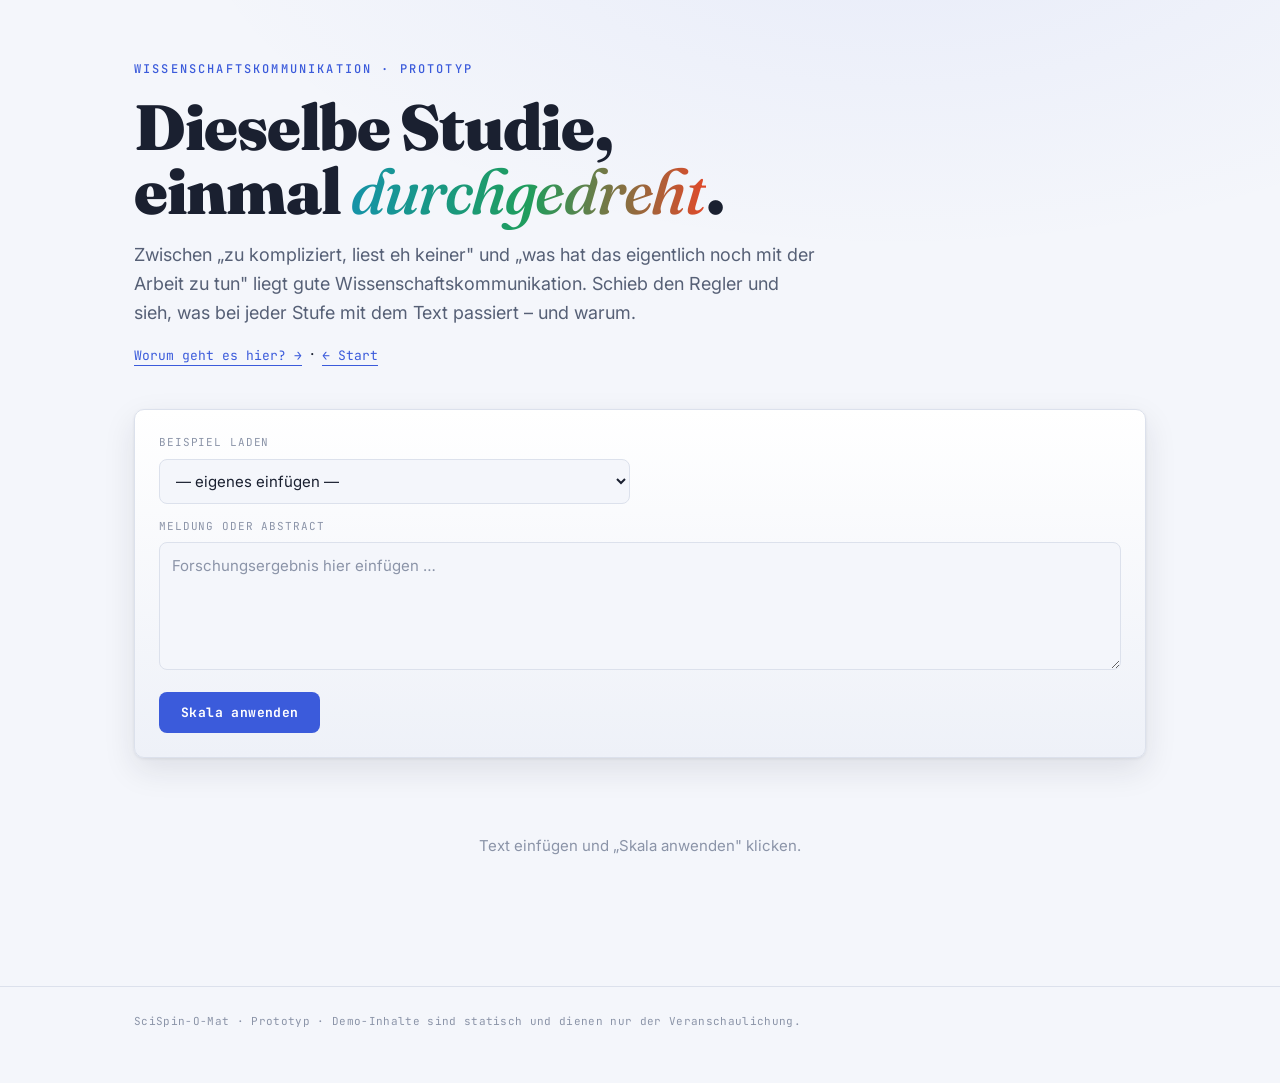
==== spin/index.html @ cd50bf34 "Merge Studien-Check and SciSpin-O-Mat into one product with shared core Zwei lokale PHP-Projekte zur" ====
<!DOCTYPE html>
<html lang="de">
<head>
  <meta charset="utf-8">
  <meta name="viewport" content="width=device-width, initial-scale=1">
  <title>SciSpin-O-Mat – Wie Framing Wissenschaft verzerrt</title>
  <link rel="stylesheet" href="style.css">
</head>
<body>
  <div class="tip" id="tip"></div>

  <header class="hero">
    <div class="wrap">
      <p class="eyebrow">Wissenschaftskommunikation · Prototyp</p>
      <h1>Dieselbe Studie,<br>einmal <span class="turn">durchgedreht</span>.</h1>
      <p class="lede">
        Zwischen „zu kompliziert, liest eh keiner" und „was hat das eigentlich noch mit der
        Arbeit zu tun" liegt gute Wissenschaftskommunikation. Schieb den Regler und sieh,
        was bei jeder Stufe mit dem Text passiert – und warum.
      </p>
      <a class="more-link" href="ueber.html">Worum geht es hier? →</a> &nbsp;·&nbsp;
      <a class="more-link" href="../">← Start</a>
    </div>
  </header>

  <main class="wrap">
    <section class="input-zone">
      <div class="controls">
        <div>
          <label class="field-label" for="beispiel">Beispiel laden</label>
          <select id="beispiel"><option value="">— eigenes einfügen —</option></select>
        </div>
      </div>
      <label class="field-label" for="eingabe">Meldung oder Abstract</label>
      <textarea id="eingabe" placeholder="Forschungsergebnis hier einfügen …"></textarea>
      <div style="margin-top:14px">
        <button class="btn" id="start">Skala anwenden</button>
      </div>
    </section>

    <section class="slider-wrap" id="slider-wrap" hidden>
      <div class="slider-head">
        <span class="slider-cap cold">← zu komplex</span>
        <span class="slider-cap">Verständlichkeits-Regler</span>
        <span class="slider-cap hot">zu reißerisch →</span>
      </div>
      <div class="rail">
        <div class="rail-track"></div>
        <div class="rail-goal"></div>
        <input type="range" id="slider" min="-3" max="3" step="1" value="0" aria-label="Verständlichkeitsstufe">
      </div>
      <div class="rail-labels" id="rail-labels">
        <span data-stufe="-3">−3</span>
        <span data-stufe="-2">−2</span>
        <span data-stufe="-1">−1</span>
        <span data-stufe="0">0</span>
        <span data-stufe="1">+1</span>
        <span data-stufe="2">+2</span>
        <span data-stufe="3">+3</span>
      </div>
    </section>

    <section class="output" id="output">
      <p class="placeholder">Text einfügen und „Skala anwenden" klicken.</p>
    </section>
  </main>

  <footer>
    <div class="wrap">SciSpin-O-Mat · Prototyp · Demo-Inhalte sind statisch und dienen nur der Veranschaulichung.</div>
  </footer>

  <script src="beispiele.js"></script>
  <script src="app.js"></script>
</body>
</html>
---- spin/style.css ----
/* SciSpin-O-Mat – "Laborinstrument"
   Dunkler technischer Grund, die Skala als beschriftete Reglerbahn.
   Enden = Fehlerzonen (Cyan "zu komplex", Koralle "zu reißerisch"),
   Mitte = das gute Ziel (Grün). Signature: der horizontale Slider.
   Typo: Fraunces (Display) + JetBrains Mono (Skala/Werte) + Inter (Body). */

@import url('https://fonts.googleapis.com/css2?family=Fraunces:ital,opsz,wght@0,9..144,500;0,9..144,900;1,9..144,500&family=Inter:wght@400;500;600&family=JetBrains+Mono:wght@500;700&display=swap');

:root{
  --bg:#f4f6fb;
  --bg2:#eef1f8;
  --panel:#ffffff;
  --panel2:#f7f9fd;
  --line:#dce1ec;
  --ink:#1a2030;
  --ink-soft:#566076;
  --ink-dim:#8b94a8;

  --cold:#1593a8;     /* zu komplex (satter für Hell) */
  --good:#1f9d5c;     /* das Ziel */
  --hot:#e0492a;      /* zu reißerisch */
  --accent:#3b5bdb;   /* sachlich/aktiv */

  --mark:#fdecdf;     /* eingefügt/verändert hintergrund */
  --mark-line:var(--hot);
  --del:#9aa0b0;

  --radius:10px;
  --shadow:0 1px 3px rgba(26,32,48,.08), 0 12px 32px rgba(26,32,48,.10);
}

*{box-sizing:border-box;}
html{scroll-behavior:smooth;}
body{
  margin:0; background:
    radial-gradient(1200px 600px at 70% -10%, rgba(59,91,219,.07), transparent 60%),
    var(--bg);
  color:var(--ink);
  font-family:'Inter',system-ui,sans-serif; line-height:1.6;
  -webkit-font-smoothing:antialiased;
}
.wrap{max-width:1060px; margin:0 auto; padding:0 24px;}
a{color:var(--accent);}

/* ---------- Hero ---------- */
header.hero{ padding:60px 0 34px; }
.eyebrow{
  font-family:'JetBrains Mono',monospace; font-size:12px; letter-spacing:.18em;
  text-transform:uppercase; color:var(--accent); margin:0 0 16px; font-weight:500;
}
h1{
  font-family:'Fraunces',serif; font-weight:900; font-size:clamp(36px,6.5vw,64px);
  line-height:1.0; letter-spacing:-.02em; margin:0 0 18px;
}
h1 .turn{ font-style:italic; font-weight:500;
  background:linear-gradient(90deg,var(--cold),var(--good) 50%,var(--hot));
  -webkit-background-clip:text; background-clip:text; color:transparent; }
.lede{ font-size:18px; color:var(--ink-soft); max-width:62ch; margin:0 0 14px; }
.more-link{ font-family:'JetBrains Mono',monospace; font-size:13px; text-decoration:none;
  border-bottom:1px solid currentColor; padding-bottom:1px; }
.more-link:hover{ color:var(--ink); }

/* ---------- Eingabe ---------- */
.input-zone{
  background:linear-gradient(180deg,var(--panel),var(--bg2));
  border:1px solid var(--line); border-radius:var(--radius);
  padding:24px; margin:8px 0 28px; box-shadow:var(--shadow);
}
.field-label{ font-family:'JetBrains Mono',monospace; font-size:11px; letter-spacing:.08em;
  text-transform:uppercase; color:var(--ink-dim); display:block; margin-bottom:7px; }
select,textarea{
  font-family:inherit; font-size:15px; color:var(--ink);
  background:var(--bg); border:1px solid var(--line); border-radius:8px; padding:11px 12px;
}
select{ min-width:280px; }
textarea{ width:100%; min-height:128px; resize:vertical; line-height:1.55; }
textarea::placeholder{ color:var(--ink-dim); }
textarea:focus,select:focus{ outline:2px solid var(--accent); outline-offset:1px; border-color:var(--accent); }
.controls{ display:flex; gap:12px; align-items:flex-end; flex-wrap:wrap; margin-bottom:14px; }

.btn{
  font-family:'JetBrains Mono',monospace; font-size:13px; font-weight:700; letter-spacing:.03em;
  background:var(--accent); color:#fff; border:none; border-radius:8px;
  padding:12px 22px; cursor:pointer; transition:transform .08s, filter .15s;
}
.btn:hover{ filter:brightness(1.08); }
.btn:active{ transform:translateY(1px); }
.btn:disabled{ opacity:.4; cursor:not-allowed; }
.btn.ghost{ background:transparent; color:var(--ink-soft); border:1px solid var(--line); }
.btn.ghost:hover:not(:disabled){ border-color:var(--accent); color:var(--ink); }

/* ---------- SLIDER (Signature) ---------- */
.slider-wrap{ margin:10px 0 30px; padding:26px 24px 18px;
  background:var(--panel); border:1px solid var(--line); border-radius:var(--radius); box-shadow:var(--shadow); }
.slider-head{ display:flex; justify-content:space-between; align-items:baseline; margin-bottom:18px; }
.slider-cap{ font-family:'JetBrains Mono',monospace; font-size:11px; letter-spacing:.1em;
  text-transform:uppercase; color:var(--ink-dim); }
.slider-cap.cold{ color:var(--cold); }
.slider-cap.hot{ color:var(--hot); }

.rail{ position:relative; height:54px; }
/* farbige Bahn */
.rail-track{ position:absolute; top:24px; left:0; right:0; height:6px; border-radius:3px;
  background:linear-gradient(90deg, var(--cold), #b9c3d8 28%, var(--good) 50%, #e6c2b6 72%, var(--hot)); }
/* Mittel-/Zielmarkierung */
.rail-goal{ position:absolute; top:14px; height:26px; width:2px; background:var(--good);
  left:66.67%; transform:translateX(-50%); }
.rail-goal::after{ content:"ZIEL"; position:absolute; top:-16px; left:50%; transform:translateX(-50%);
  font-family:'JetBrains Mono',monospace; font-size:9px; letter-spacing:.1em; color:var(--good); }
/* Ticks */
.rail input[type=range]{ position:absolute; top:14px; left:0; width:100%; margin:0;
  -webkit-appearance:none; appearance:none; background:transparent; height:26px; cursor:pointer; }
.rail input[type=range]::-webkit-slider-thumb{
  -webkit-appearance:none; width:26px; height:26px; border-radius:50%;
  background:#fff; border:3px solid var(--accent); box-shadow:0 2px 8px rgba(26,32,48,.25);
  margin-top:0; cursor:grab; }
.rail input[type=range]::-moz-range-thumb{
  width:26px; height:26px; border-radius:50%; background:#fff;
  border:3px solid var(--accent); box-shadow:0 2px 8px rgba(26,32,48,.25); cursor:grab; }
.rail input[type=range]:focus-visible::-webkit-slider-thumb{ outline:2px solid var(--accent); outline-offset:3px; }
/* Stufen-Beschriftung unter der Bahn */
.rail-labels{ display:flex; justify-content:space-between; margin-top:8px;
  font-family:'JetBrains Mono',monospace; font-size:12px; color:var(--ink-dim); }
.rail-labels span{ width:14.28%; text-align:center; transition:color .15s; }
.rail-labels span.on{ color:var(--ink); font-weight:700; }
/* Ladezustand der Einzelstufen-Calls: noch ladende Stufe pulsiert, fertige sind
   kräftiger als ungeladene. */
.rail-labels span.bereit{ color:var(--ink-soft); }
.rail-labels span.laedt{ color:var(--accent); animation:stufepuls 1s ease-in-out infinite; }
@keyframes stufepuls{ 0%,100%{ opacity:.4; } 50%{ opacity:1; } }

/* ---------- Ausgabe ---------- */
.output{ min-height:200px; padding-bottom:64px; }
.out-head{ display:flex; align-items:center; gap:12px; margin-bottom:16px; flex-wrap:wrap; }
.out-stufe{ font-family:'Fraunces',serif; font-size:26px; font-weight:900; }
.out-num{ font-family:'JetBrains Mono',monospace; font-size:15px; color:var(--ink-dim); }
.badge{ font-family:'JetBrains Mono',monospace; font-size:10px; font-weight:700; letter-spacing:.06em;
  text-transform:uppercase; padding:3px 9px; border-radius:20px; }
.badge.cold{ color:var(--cold); background:rgba(63,199,214,.12); }
.badge.hot{ color:var(--hot); background:rgba(255,107,74,.12); }
.badge.good{ color:var(--good); background:rgba(84,217,140,.14); }
.badge.neutral{ color:var(--ink-soft); background:rgba(154,163,183,.12); }

.text-card{ background:var(--panel); border:1px solid var(--line); border-radius:var(--radius);
  padding:24px 26px; font-size:17px; line-height:1.75; box-shadow:var(--shadow); }
.text-card.del-card{ background:var(--bg2); margin-top:12px; }
.del-card .del-title{ font-family:'JetBrains Mono',monospace; font-size:11px; letter-spacing:.06em;
  text-transform:uppercase; color:var(--hot); display:block; margin-bottom:6px; }
.del-card p{ margin:6px 0 0; }

mark.change{ background:var(--mark); color:var(--ink); border-bottom:2px solid var(--mark-line);
  padding:1px 2px; border-radius:3px; cursor:help; }
del.change{ color:var(--del); text-decoration:line-through; text-decoration-color:var(--hot);
  background:rgba(224,73,42,.07); padding:1px 2px; border-radius:3px; cursor:help; }

.kommentar{ margin-top:18px; padding:16px 20px; border-left:3px solid var(--accent);
  background:rgba(124,156,255,.06); border-radius:0 8px 8px 0; font-size:15px; color:var(--ink-soft); }
.kommentar strong{ color:var(--ink); }

.ref-toggle{ margin-top:18px; display:flex; gap:8px; align-items:center;
  font-family:'JetBrains Mono',monospace; font-size:11px; color:var(--ink-dim); text-transform:uppercase; letter-spacing:.06em; }

.placeholder{ color:var(--ink-dim); font-size:15px; padding:48px 0; text-align:center; }
.spinner{ display:inline-block; width:14px; height:14px; border:2px solid var(--line);
  border-top-color:var(--accent); border-radius:50%; animation:spin .7s linear infinite; vertical-align:-2px; margin-right:8px; }
@keyframes spin{ to{ transform:rotate(360deg); } }

/* Tooltip */
.tip{ position:fixed; z-index:60; max-width:300px; background:#1a2030; color:#fff;
  border:1px solid #2c3447; padding:11px 13px; border-radius:8px; font-size:13px; line-height:1.45;
  box-shadow:0 12px 32px rgba(26,32,48,.28); pointer-events:none; opacity:0; transition:opacity .12s; }
.tip.show{ opacity:1; }
.tip .tip-type{ display:block; font-family:'JetBrains Mono',monospace; font-weight:700; color:#ff8a6b;
  margin-bottom:4px; font-size:10px; text-transform:uppercase; letter-spacing:.06em; }

footer{ border-top:1px solid var(--line); padding:26px 0 52px; font-family:'JetBrains Mono',monospace;
  font-size:11px; color:var(--ink-dim); letter-spacing:.03em; }

@media (max-width:560px){ .rail-labels{ font-size:10px; } .out-stufe{ font-size:22px; } }
@media (prefers-reduced-motion:reduce){ *{ animation:none!important; transition:none!important; } }
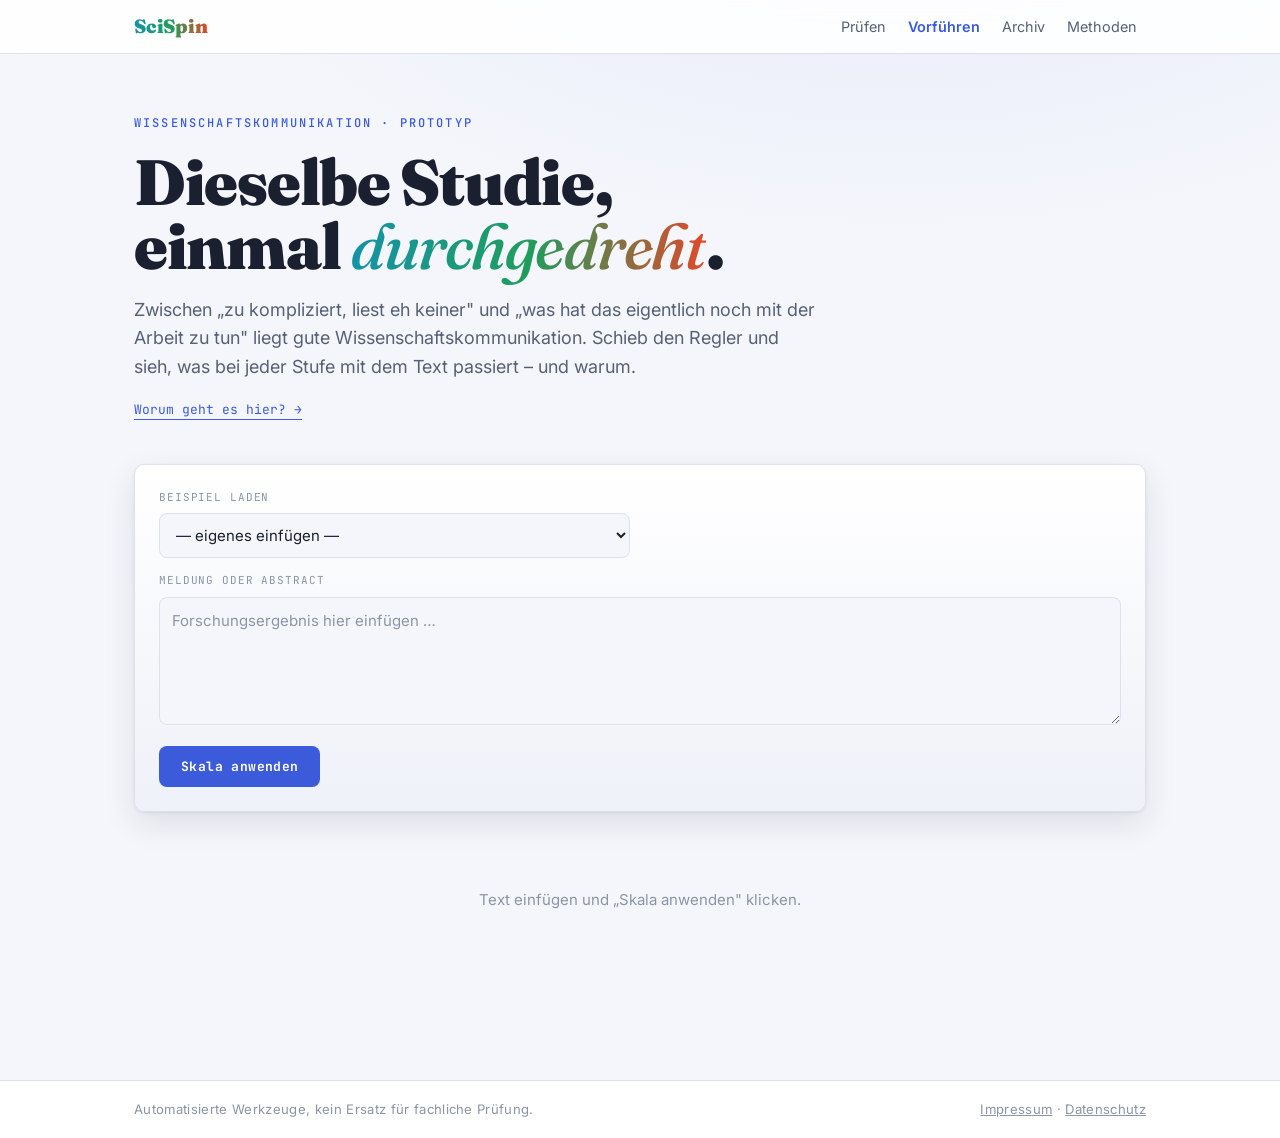
==== commit ae372d6d: "Unify site: shared nav/footer + design language, and Checker→Spin bridge Stufe A – gemeinsame Kopfle" ====
--- a/spin/index.html
+++ b/spin/index.html
@@ -4,6 +4,7 @@
   <meta charset="utf-8">
   <meta name="viewport" content="width=device-width, initial-scale=1">
   <title>SciSpin-O-Mat – Wie Framing Wissenschaft verzerrt</title>
+  <link rel="stylesheet" href="../assets/scispin.css">
   <link rel="stylesheet" href="style.css">
 </head>
 <body>
@@ -18,8 +19,7 @@
         Arbeit zu tun" liegt gute Wissenschaftskommunikation. Schieb den Regler und sieh,
         was bei jeder Stufe mit dem Text passiert – und warum.
       </p>
-      <a class="more-link" href="ueber.html">Worum geht es hier? →</a> &nbsp;·&nbsp;
-      <a class="more-link" href="../">← Start</a>
+      <a class="more-link" href="ueber.html">Worum geht es hier? →</a>
     </div>
   </header>
 
@@ -65,11 +65,9 @@
     </section>
   </main>
 
-  <footer>
-    <div class="wrap">SciSpin-O-Mat · Prototyp · Demo-Inhalte sind statisch und dienen nur der Veranschaulichung.</div>
-  </footer>
-
   <script src="beispiele.js"></script>
   <script src="app.js"></script>
+  <script>window.SCISPIN = { root: '../', active: 'spin' };</script>
+  <script src="../assets/chrome.js"></script>
 </body>
 </html>
--- a/assets/scispin.css
+++ b/assets/scispin.css
@@ -0,0 +1,77 @@
+/* SciSpin – geteilte Designsprache für beide Modi (check/ + spin/).
+   Marken-Schriftzug + gemeinsame Kopfleiste/Footer, damit die Tools als
+   EIN Produkt erscheinen. Tool-spezifische Styles bleiben in ihren Dateien. */
+
+@import url('https://fonts.googleapis.com/css2?family=Fraunces:ital,opsz,wght@0,9..144,500;0,9..144,900;1,9..144,500&family=Inter:wght@400;500;600;700&family=JetBrains+Mono:wght@500;700&display=swap');
+
+:root{
+  /* Markenverlauf: die Kernidee (zu komplex -> gut -> zu reißerisch) */
+  --sci-cold:#1593a8;
+  --sci-good:#1f9d5c;
+  --sci-hot:#e0492a;
+  --sci-accent:#3b5bdb;
+
+  --sci-ink:#1a2030;
+  --sci-muted:#566076;
+  --sci-dim:#8b94a8;
+  --sci-line:#dce1ec;
+  --sci-bg:#f4f6fb;
+  --sci-card:#ffffff;
+
+  --sci-font:'Inter',system-ui,-apple-system,"Segoe UI",sans-serif;
+  --sci-display:'Fraunces',Georgia,serif;
+  --sci-mono:'JetBrains Mono',ui-monospace,monospace;
+}
+
+/* ---------- Kopfleiste (per assets/chrome.js eingefügt) ---------- */
+.sci-nav{
+  position:sticky; top:0; z-index:50; padding:0;
+  background:rgba(255,255,255,.88); backdrop-filter:blur(8px);
+  border-bottom:1px solid var(--sci-line);
+}
+.sci-nav .in{
+  max-width:1060px; margin:0 auto; padding:.6rem 24px;
+  display:flex; align-items:center; justify-content:space-between; gap:1rem;
+}
+.sci-brand{
+  font-family:var(--sci-display); font-weight:900; font-size:1.2rem;
+  letter-spacing:-.01em; text-decoration:none; white-space:nowrap;
+  background:linear-gradient(90deg,var(--sci-cold),var(--sci-good) 50%,var(--sci-hot));
+  -webkit-background-clip:text; background-clip:text; color:transparent;
+}
+.sci-links{ display:flex; gap:.2rem; flex-wrap:wrap; align-items:center;
+  font-family:var(--sci-font); }
+.sci-links a{
+  font-size:.9rem; color:var(--sci-muted); text-decoration:none;
+  padding:.35rem .6rem; border-radius:8px; transition:background .12s,color .12s;
+}
+.sci-links a:hover{ color:var(--sci-ink); background:rgba(59,91,219,.07); }
+.sci-links a.on{ color:var(--sci-accent); font-weight:600; }
+
+/* ---------- Footer (per assets/chrome.js eingefügt) ---------- */
+.sci-foot{ border-top:1px solid var(--sci-line); background:var(--sci-card); margin-top:2.5rem; padding:0; }
+.sci-foot .in{
+  max-width:1060px; margin:0 auto; padding:1.1rem 24px;
+  display:flex; flex-wrap:wrap; gap:.4rem 1rem; justify-content:space-between;
+  font-family:var(--sci-font); font-size:.82rem; color:var(--sci-dim);
+}
+.sci-foot a{ color:var(--sci-dim); }
+.sci-foot a:hover{ color:var(--sci-accent); }
+
+/* ---------- Brücke: Button im Checker-Ergebnis ---------- */
+.sci-bridge{
+  display:inline-flex; align-items:center; gap:.4rem; margin-top:1.1rem;
+  font-family:var(--sci-font); font-size:.92rem; font-weight:600;
+  text-decoration:none; color:#fff; padding:.6rem 1rem; border-radius:10px;
+  background:linear-gradient(90deg,var(--sci-accent),var(--sci-hot));
+  transition:filter .12s;
+}
+.sci-bridge:hover{ filter:brightness(1.07); }
+
+/* ---------- Brücke: Hinweis im Spin-O-Mat, wenn Text übernommen wurde ---------- */
+.sci-seed-note{
+  font-family:var(--sci-mono); font-size:11px; letter-spacing:.04em;
+  color:var(--sci-good); margin:0 0 8px;
+  display:flex; align-items:center; gap:.4rem;
+}
+.sci-seed-note::before{ content:"↳"; font-weight:700; }
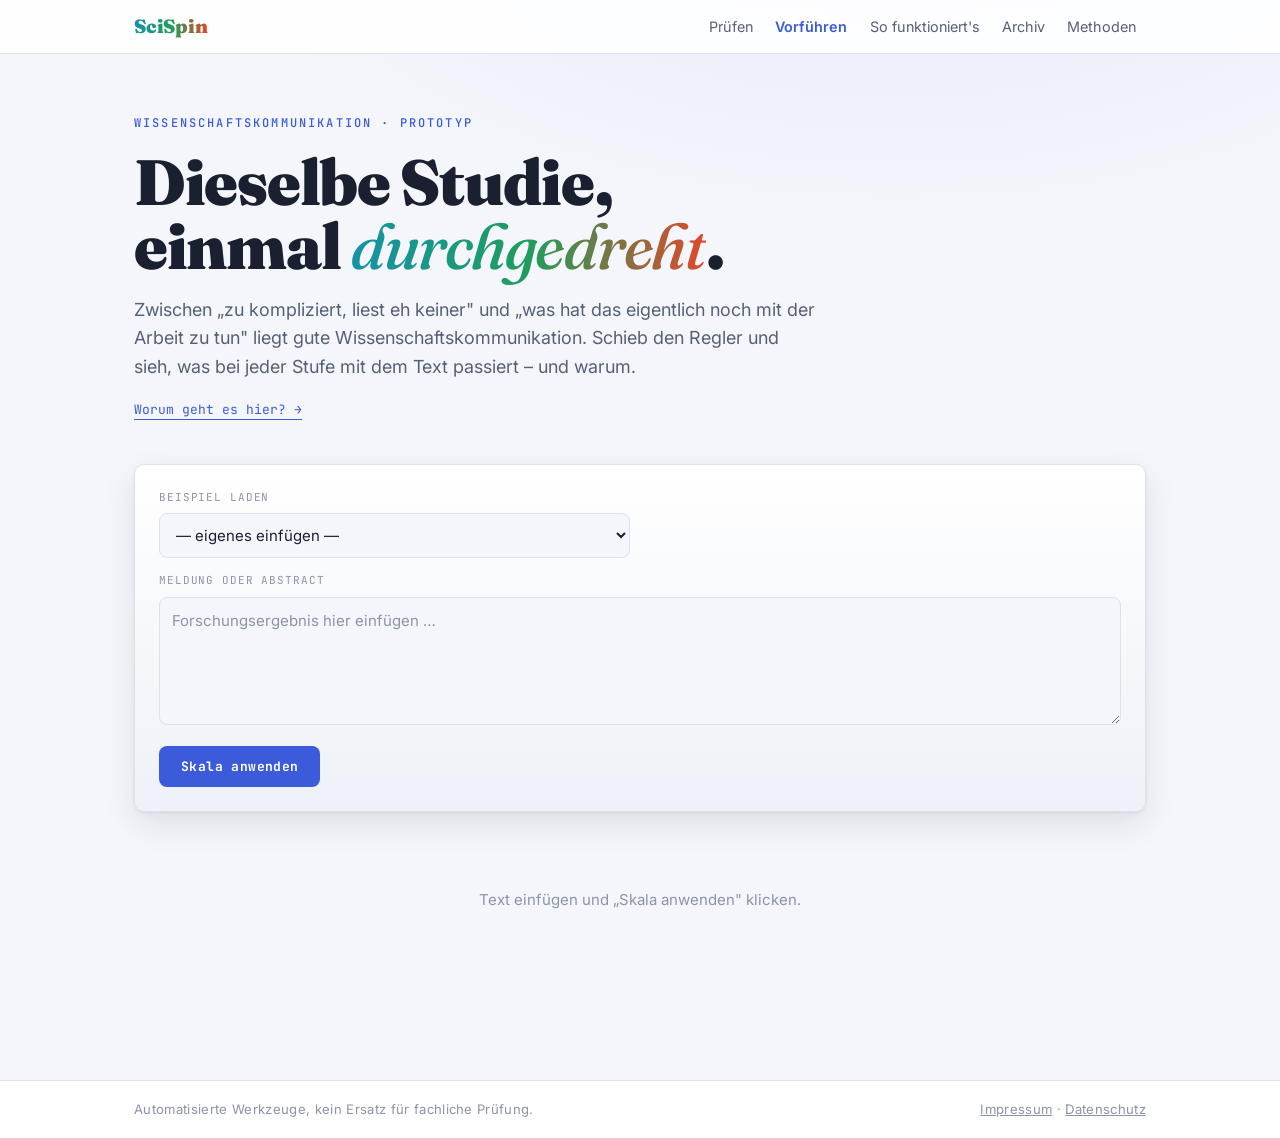
==== commit 735b8e1d: "Content in Markdown: edit info pages via content/*.md Die Info-Seiten holen ihren Text jetzt aus con" ====
--- a/spin/index.html
+++ b/spin/index.html
@@ -19,7 +19,7 @@
         Arbeit zu tun" liegt gute Wissenschaftskommunikation. Schieb den Regler und sieh,
         was bei jeder Stufe mit dem Text passiert – und warum.
       </p>
-      <a class="more-link" href="ueber.html">Worum geht es hier? →</a>
+      <a class="more-link" href="ueber.php">Worum geht es hier? →</a>
     </div>
   </header>
 
